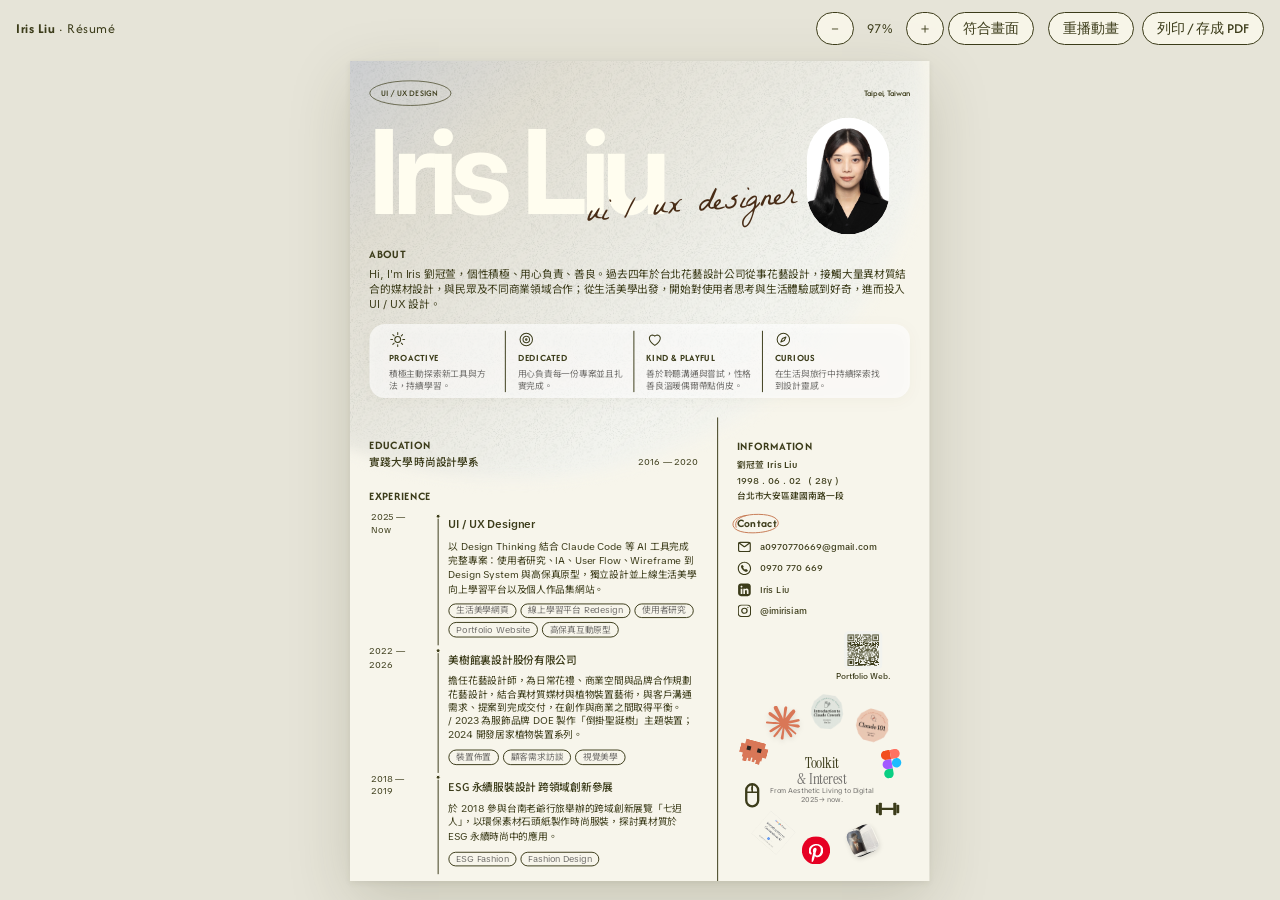
==== resume/index.html @ 29f0843b "加入正式履歷" ====
<!doctype html>
<html lang="zh-Hant">
<head>
<meta charset="utf-8">
<meta name="viewport" content="width=device-width, initial-scale=1">
<title>Iris Liu · Résumé</title>
<link rel="preconnect" href="https://fonts.googleapis.com">
<link rel="preconnect" href="https://fonts.gstatic.com" crossorigin>
<link href="https://fonts.googleapis.com/css2?family=Afacad:wght@400;500;700&family=Instrument+Serif&family=Inter:wght@700&family=La+Belle+Aurore&family=Noto+Sans+TC:wght@400;500&family=TikTok+Sans:wght@400;500;600;700&display=swap" rel="stylesheet">
<style>
:root{
  --dark:#3C3C1A; --cream:#FFFDEF; --brown:#482C16; --grey:#706E6B; --paper:#F7F5EB; --terra:#C77B55;
  --sans:'TikTok Sans','Noto Sans TC',sans-serif; --tc:'Noto Sans TC','TikTok Sans',sans-serif;
  --ease:cubic-bezier(.2,.8,.2,1);
}
*{box-sizing:border-box;margin:0;padding:0}
html,body{background:#E6E4D8;color:var(--dark);-webkit-font-smoothing:antialiased}
body{min-height:100vh;font-family:var(--sans)}
a{color:inherit;text-decoration:none}

/* ---------- toolbar ---------- */
.bar{position:sticky;top:0;z-index:10;display:flex;align-items:center;justify-content:space-between;gap:12px;padding:12px 16px;font-family:'Afacad',sans-serif;font-size:14px;letter-spacing:.04em}
.bar b{font-weight:700}
.bar .btns{display:flex;gap:8px}
.bar button{font:inherit;font-weight:500;color:var(--dark);background:rgba(255,253,239,.7);border:1px solid var(--dark);border-radius:999px;padding:6px 14px;cursor:pointer;transition:background .2s,color .2s}
.bar button:hover{background:var(--dark);color:var(--cream)}
.bar .btns{align-items:center;flex-wrap:wrap;justify-content:flex-end}
.zoom{display:flex;align-items:center;gap:4px;margin-right:6px}
.zoom button{padding:6px 11px}
.zoom #zoomFit{padding:6px 14px}
#zoomVal{min-width:44px;text-align:center;font-variant-numeric:tabular-nums}

/* ---------- stage / A4 ---------- */
.stage{margin:4px auto 32px;position:relative}
.page{position:absolute;left:0;top:0;width:595px;height:842px;background:var(--paper);overflow:hidden;transform-origin:0 0;box-shadow:0 20px 60px rgba(60,60,26,.18),0 2px 6px rgba(60,60,26,.08)}
.abs{position:absolute}

.glow{left:-254px;top:-326px;width:845px;height:755px;display:flex;align-items:center;justify-content:center;pointer-events:none}
.glow .rot{position:relative;transform:rotate(-90deg);flex:none;width:755px;height:845px}
/* same as Figma "Glow · Sage Circle": linear gradient, layer blur 14, monotone noise 18% */
.glow .inner,.glow .noise{position:absolute;inset:0;border-radius:50%}
.glow .inner{background:linear-gradient(228.2deg,#A9B4C0 0%,#B7BECF 22%,#E0DDD2 50%,#F2F3EE 78%,rgba(242,243,238,0) 100%);filter:blur(7px)}
.glow .noise{background-size:128px 128px;
  -webkit-mask-image:radial-gradient(ellipse closest-side,#000 92%,transparent 100%),linear-gradient(228.2deg,#000 78%,transparent 100%);-webkit-mask-composite:source-in;
  mask-image:radial-gradient(ellipse closest-side,#000 92%,transparent 100%),linear-gradient(228.2deg,#000 78%,transparent 100%);mask-composite:intersect}

.main{left:0;top:0;width:595px;height:842px;display:flex;flex-direction:column;justify-content:center}
.top{display:flex;flex-direction:column;align-items:flex-end;gap:12px;padding:20px;width:100%}
.nav{display:flex;justify-content:space-between;align-items:center;width:100%}
.pill{position:relative;width:84px;height:26px}
.pill svg{position:absolute;inset:0;overflow:visible}
.pill span{position:absolute;left:12px;top:7px;font:500 9px/normal 'Afacad';letter-spacing:.36px;white-space:nowrap}
.loc{font:500 9px/26px 'Afacad';letter-spacing:-.2px;white-space:nowrap}

.hero{position:relative;width:100%;height:120px}
.name{left:0;top:0;font:700 120px/112px 'Inter';color:var(--cream);letter-spacing:-7.2px;white-space:nowrap}
.name span{display:inline-block}
.script{left:221px;top:67.09px;width:219.138px;height:52.783px;display:flex;align-items:center;justify-content:center}
.script p{transform:rotate(-5deg);font:32px/34px 'La Belle Aurore';color:var(--brown);white-space:nowrap}
.portrait{left:449px;top:0;width:85px;height:120px;border-radius:48px;overflow:hidden}
.portrait img{width:100%;height:100%;object-fit:cover;display:block;transition:transform .6s var(--ease)}
.portrait:hover img{transform:scale(1.06)}

.label{font:700 12px/normal 'Afacad';letter-spacing:.48px;white-space:nowrap}
.about{display:flex;flex-direction:column;gap:12px;width:100%}
.about .blk{display:flex;flex-direction:column;gap:6px}
.about p{font:400 11px/1.4 var(--sans)}

.card{height:76px;padding:6.5px 20px;border-radius:16px;background:rgba(255,255,255,.62);filter:drop-shadow(0 3px 7px rgba(71,43,23,.06));display:flex}
.vals{display:flex;flex:1}
.val{flex:1 0 0;display:flex;flex-direction:column;gap:3px;padding:0 10px 0 12px;border-left:.6px solid var(--dark)}
.val:first-child{padding-left:0;border-left:0}
.val img{width:18px;height:18px}
.val h4{font:700 10px/normal 'Afacad';letter-spacing:.4px}
.val p{font:400 9px/13px var(--tc);color:var(--grey)}

.bottom{position:relative;width:100%;height:477px}
.left{left:0;top:0;width:377px;height:477px;padding:20px;display:flex;flex-direction:column;gap:20px}
.vline{position:absolute;right:0;top:0;width:.5px;height:100%;background:var(--dark);transform-origin:top}
.edu{display:flex;flex-direction:column;gap:4px;width:100%}
.row{display:flex;justify-content:space-between;align-items:flex-start;white-space:nowrap}
.school{font:500 11px/11px var(--tc)}
.date{font:400 9px/13.2px var(--sans)}
.exp{display:flex;flex-direction:column;gap:7px}
.entry{display:flex;gap:8px;align-items:flex-start}
.entry .when{width:60px;flex:none;display:flex;justify-content:center}
.entry .when .date{width:57px}
.marker{align-self:stretch;flex:none;display:flex;flex-direction:column;align-items:center;padding-top:2.5px}
.marker .dot{position:relative;width:5px;height:5px;border-radius:50%;background:var(--dark);border:.6px solid var(--cream);flex:none;transition:background .35s,border-color .35s,box-shadow .35s}
.marker .dot::after{content:"";position:absolute;inset:-3px;border-radius:50%;background:radial-gradient(circle,rgba(255,216,102,.55),rgba(255,216,102,0) 70%);opacity:0;transition:opacity .35s}
.entry:hover .marker .dot{background:#FFD866;border-color:#FFF9E3;box-shadow:0 0 4px 1.5px rgba(255,210,90,.9),0 0 10px 3px rgba(255,225,130,.45)}
.entry:hover .marker .dot::after{opacity:1;animation:halo 1.8s ease-in-out infinite}
.marker .ln{flex:1 0 0;width:.6px;background:var(--dark);transform-origin:top}
.body{flex:1;display:flex;flex-direction:column;gap:8px;padding:8px 0}
.title{font:600 11px/12.8px var(--sans);white-space:nowrap}
.title.tc{font:500 11px/12.8px var(--tc)}
.desc{font:400 10px/13.6px var(--tc)}
.desc .en{font-family:'TikTok Sans',sans-serif}
.tags{display:flex;flex-wrap:wrap;gap:4px}
.tag{border:.6px solid var(--dark);border-radius:10px;padding:1.5px 7px;font:400 9px/10.9px var(--sans);color:var(--grey);white-space:nowrap}

.right{left:377px;top:1px;width:218px;height:476px;display:flex;flex-direction:column}
.rtop{display:flex;flex-direction:column;gap:12px;padding:20px 20px 0}
.info{display:flex;flex-direction:column;gap:6px}
.lines{display:flex;flex-direction:column;gap:4px;font-size:9px;line-height:12px;letter-spacing:.18px}
.lines .tc{font-family:var(--tc);font-weight:500}
.lines .m{font-family:'TikTok Sans';font-weight:500;white-space:pre}
.lines .sb{font-family:'TikTok Sans';font-weight:600}
.contact{display:flex;flex-direction:column;gap:6px}
.chead{position:relative;width:124.5px;height:19.56px}
.chead .label{position:absolute;left:0;top:1.78px}
.chead svg{position:absolute;left:-5px;top:0;width:49px;height:20px;overflow:visible}
.crow{display:flex;gap:8px;align-items:center;font:500 9px/12px 'TikTok Sans';letter-spacing:.18px;white-space:nowrap;transition:transform .25s var(--ease)}
.crow.sb{font-weight:600}
a.crow:hover{transform:translateX(3px)}
.crow .ic{width:16px;height:16px;flex:none;position:relative}
.crow .ic img{position:absolute;inset:0;width:100%;height:100%}
.crow .ic.ig img{inset:1.4px;width:13.2px;height:13.2px}
.qrwrap{display:flex;justify-content:flex-end;padding:0 20px}
.qr{display:flex;flex-direction:column;gap:2px;align-items:center}
.qr .code{position:relative;width:40px;height:40px;overflow:hidden;transition:transform .4s var(--ease)}
.qr .code img{width:100%;height:100%;display:block}
.qr .code::after{content:"";position:absolute;left:0;right:0;height:6px;top:-8px;background:linear-gradient(180deg,transparent,rgba(185,204,198,.95),transparent);animation:scan 3.2s 3.6s ease-in-out infinite}
.qr:hover .code{transform:scale(1.5)}
.qr small{font:500 8px/10px 'TikTok Sans';white-space:nowrap}

.orbitArea{flex:1 0 0;display:flex;align-items:center;justify-content:center;padding:20px 0;min-height:0}
.orbit{position:relative;top:-2px;width:174.64px;height:178.73px}
.ring{position:absolute;inset:0}
.it{position:absolute;display:flex;align-items:center;justify-content:center;animation:float 6s ease-in-out infinite;animation-delay:var(--fd,0s)}
.orbit:hover .it{animation-play-state:paused}
.it .pop{display:block;transition:transform .35s var(--ease)}
.it a.pop{cursor:pointer}
.it:hover .pop{transform:scale(1.25)}
.it img{display:block}
.crop{position:relative;overflow:hidden}
.crop img{position:absolute;max-width:none}
.center{left:32.32px;top:65.36px;display:flex;flex-direction:column;align-items:center;white-space:nowrap;text-align:center}
.center .t1{font:15px/15px 'Instrument Serif'}
.center .t2{font:15px/16px 'Instrument Serif';color:var(--grey)}
.center .t3{font:400 7px/9.3px 'TikTok Sans';color:var(--grey)}

@keyframes float{0%,100%{transform:translateY(0) rotate(0)}50%{transform:translateY(-2.5px) rotate(2deg)}}
@keyframes scan{0%{top:-8px}50%{top:42px}100%{top:42px}}
@keyframes halo{0%,100%{transform:scale(1)}50%{transform:scale(1.5)}}

/* ---------- entrance motion ---------- */
.a{opacity:0}
.play .a{animation:up .9s var(--ease) both;animation-delay:var(--d,0s)}
.play .a.fade{animation-name:fade}
.play .a.pop2{animation-name:pop;animation-duration:.7s}
.name span{opacity:0}
.play .name span{animation:letter 1s var(--ease) both;animation-delay:var(--d)}
.script p{clip-path:inset(-30% 100% -60% -5%)}
.play .script p{animation:write 1.6s cubic-bezier(.45,.05,.3,1) 1s both}
.portrait{clip-path:inset(100% 0 0 0 round 48px)}
.play .portrait{animation:reveal 1.1s var(--ease) .45s both}
.play .portrait img{animation:zoom 1.6s var(--ease) .45s both}
.draw{stroke-dasharray:1;stroke-dashoffset:1}
.play .draw{animation:draw 1.2s ease-in-out both;animation-delay:var(--d)}
.vline,.marker .ln{transform:scaleY(0)}
.play .vline,.play .marker .ln{animation:grow 1.2s var(--ease) both;animation-delay:var(--d)}
.marker .dot{transform:scale(0)}
.play .marker .dot{animation:dot .5s var(--ease) both;animation-delay:var(--d)}

@keyframes up{from{opacity:0;transform:translateY(10px)}to{opacity:1;transform:none}}
@keyframes fade{from{opacity:0}to{opacity:1}}
@keyframes pop{0%{opacity:0;transform:scale(.3)}70%{opacity:1;transform:scale(1.12)}100%{opacity:1;transform:scale(1)}}
@keyframes letter{from{opacity:0;transform:translateY(46px);filter:blur(8px)}to{opacity:1;transform:none;filter:blur(0)}}
@keyframes write{to{clip-path:inset(-30% -10% -60% -5%)}}
@keyframes reveal{to{clip-path:inset(0 0 0 0 round 48px)}}
@keyframes zoom{from{transform:scale(1.25)}to{transform:scale(1)}}
@keyframes draw{to{stroke-dashoffset:0}}
@keyframes grow{to{transform:scaleY(1)}}
@keyframes dot{0%{transform:scale(0)}70%{transform:scale(1.6)}100%{transform:scale(1)}}

@media (prefers-reduced-motion:reduce){
  .a,.name span{opacity:1!important;animation:none!important}
  .script p,.portrait{clip-path:none!important;animation:none!important}
  .draw{stroke-dashoffset:0!important;animation:none!important}
  .vline,.marker .ln,.marker .dot{transform:none!important;animation:none!important}
  .it,.qr .code::after{animation:none!important}
}

/* ---------- print: plain A4 ---------- */
@page{size:A4;margin:0}
@media print{
  html,body{background:none}
  .bar{display:none}
  .stage{margin:0;width:595px!important;height:842px!important}
  .page{transform:none!important;box-shadow:none;width:210mm;height:297mm;zoom:1}
  *{-webkit-print-color-adjust:exact;print-color-adjust:exact}
  .a,.name span{opacity:1!important;animation:none!important;transform:none!important;filter:none!important}
  .script p,.portrait{clip-path:none!important;animation:none!important}
  .draw{stroke-dashoffset:0!important;animation:none!important}
  .vline,.marker .ln,.marker .dot{transform:none!important;animation:none!important}
  .it{animation:none!important}
  .qr .code::after{display:none}
}
</style>
</head>
<body>
<div class="bar">
  <div><b>Iris Liu</b> · Résumé</div>
  <div class="btns">
    <div class="zoom"><button id="zoomOut" aria-label="縮小">－</button><span id="zoomVal">100%</span><button id="zoomIn" aria-label="放大">＋</button><button id="zoomFit">符合畫面</button></div>
    <button id="replay">重播動畫</button><button id="print">列印 / 存成 PDF</button>
  </div>
</div>

<div class="stage" id="stage">
<div class="page" id="page">
  <div class="abs glow"><div class="rot"><div class="inner"></div><div class="noise"></div></div></div>

  <div class="abs main">
    <div class="top">
      <div class="nav">
        <div class="pill">
          <svg viewBox="0 0 84 26"><ellipse class="draw" style="--d:.2s" pathLength="1" cx="42" cy="13" rx="41.65" ry="12.65" fill="none" stroke="#3C3C1A" stroke-width=".7"/></svg>
          <span class="a fade" style="--d:.5s">UI / UX DESIGN</span>
        </div>
        <div class="loc a fade" style="--d:.6s">Taipei, Taiwan</div>
      </div>

      <div class="hero">
        <div class="abs name" id="name">Iris Liu</div>
        <div class="abs script"><p>ui / ux designer</p></div>
        <div class="abs portrait"><img src="assets/portrait.jpg" alt="Iris Liu 劉冠萱"></div>
      </div>

      <div class="about">
        <div class="blk">
          <div class="label scr a fade" style="--d:1.2s">ABOUT</div>
          <p class="a" style="--d:1.3s">Hi, I'm Iris 劉冠萱，個性積極、用心負責、善良。過去四年於台北花藝設計公司從事花藝設計，接觸大量異材質結合的媒材設計，與民眾及不同商業領域合作；從生活美學出發，開始對使用者思考與生活體驗感到好奇，進而投入 UI / UX 設計。</p>
        </div>
        <div class="card a" style="--d:1.5s">
          <div class="vals">
            <div class="val a" style="--d:1.6s"><img src="assets/icon-sun.svg" alt=""><h4>PROACTIVE</h4><p>積極主動探索新工具與方法，持續學習。</p></div>
            <div class="val a" style="--d:1.7s"><img src="assets/icon-target.svg" alt=""><h4>DEDICATED</h4><p>用心負責每一份專案並且扎實完成。</p></div>
            <div class="val a" style="--d:1.8s"><img src="assets/icon-heart.svg" alt=""><h4>KIND &amp; PLAYFUL</h4><p>善於聆聽溝通與嘗試，性格善良溫暖偶爾帶點俏皮。</p></div>
            <div class="val a" style="--d:1.9s"><img src="assets/icon-compass.svg" alt=""><h4>CURIOUS</h4><p>在生活與旅行中持續探索找到設計靈感。</p></div>
          </div>
        </div>
      </div>
    </div>

    <div class="bottom">
      <div class="abs left">
        <div class="vline" style="--d:1.9s"></div>
        <div class="edu">
          <div class="label scr a fade" style="--d:2s">EDUCATION</div>
          <div class="row a" style="--d:2.05s"><span class="school">實踐大學 時尚設計學系</span><span class="date">2016 — 2020</span></div>
        </div>
        <div class="exp">
          <div class="label scr a fade" style="--d:2.15s">EXPERIENCE</div>
          <div>
            <div class="entry">
              <div class="when a fade" style="--d:2.25s"><span class="date">2025 — Now</span></div>
              <div class="marker"><span class="dot" style="--d:2.25s"></span><span class="ln" style="--d:2.3s"></span></div>
              <div class="body" style="flex:none;width:256px">
                <div class="title a" style="--d:2.3s">UI / UX Designer</div>
                <p class="desc a" style="--d:2.38s">以<span class="en"> Design Thinking </span>結合<span class="en"> Claude Code </span>等<span class="en"> AI </span>工具完成完整專案：使用者研究、<span class="en">IA</span>、<span class="en">User Flow</span>、<span class="en">Wireframe </span>到<span class="en"> Design System </span>與高保真原型，獨立設計並上線生活美學向上學習平台以及個人作品集網站。</p>
                <div class="tags" style="width:255px">
                  <span class="tag a pop2" style="--d:2.5s">生活美學網頁</span><span class="tag a pop2" style="--d:2.55s">線上學習平台 Redesign</span><span class="tag a pop2" style="--d:2.6s">使用者研究</span><span class="tag a pop2" style="--d:2.65s">Portfolio Website</span><span class="tag a pop2" style="--d:2.7s">高保真互動原型</span>
                </div>
              </div>
            </div>
            <div class="entry">
              <div class="when a fade" style="--d:2.55s"><span class="date" style="width:61px">2022 — 2026</span></div>
              <div class="marker"><span class="dot" style="--d:2.55s"></span><span class="ln" style="--d:2.6s"></span></div>
              <div class="body">
                <div class="title tc a" style="--d:2.6s">美樹館裏設計股份有限公司</div>
                <div class="desc a" style="--d:2.68s"><p>擔任花藝設計師，為日常花禮、商業空間與品牌合作規劃花藝設計，結合異材質媒材與植物裝置藝術，與客戶溝通需求、提案到完成交付，在創作與商業之間取得平衡。</p><p><span class="en">/ 2023 </span>為服飾品牌<span class="en"> DOE </span>製作「倒掛聖誕樹」主題裝置；<span class="en">2024 </span>開發居家植物裝置系列。</p></div>
                <div class="tags"><span class="tag a pop2" style="--d:2.8s">裝置佈置</span><span class="tag a pop2" style="--d:2.85s">顧客需求訪談</span><span class="tag a pop2" style="--d:2.9s">視覺美學</span></div>
              </div>
            </div>
            <div class="entry">
              <div class="when a fade" style="--d:2.85s"><span class="date">2018 — 2019</span></div>
              <div class="marker"><span class="dot" style="--d:2.85s"></span><span class="ln" style="--d:2.9s"></span></div>
              <div class="body">
                <div class="title tc a" style="--d:2.9s">ESG 永續服裝設計 跨領域創新參展</div>
                <p class="desc a" style="--d:2.98s">於<span class="en"> 2018 </span>參與台南老爺行旅舉辦的跨域創新展覽「七迌人」，以環保素材石頭紙製作時尚服裝，探討異材質於<span class="en"> ESG </span>永續時尚中的應用。</p>
                <div class="tags"><span class="tag a pop2" style="--d:3.1s">ESG Fashion</span><span class="tag a pop2" style="--d:3.15s">Fashion Design</span></div>
              </div>
            </div>
          </div>
        </div>
      </div>

      <div class="abs right">
        <div class="rtop">
          <div class="info">
            <div class="label scr a fade" style="--d:2.1s">INFORMATION</div>
            <div class="lines a" style="--d:2.2s">
              <div><span class="tc">劉冠萱</span> <span class="sb">Iris Liu</span></div>
              <div class="m">1998 . 06 . 02  ( 28y )</div>
              <div class="tc">台北市大安區建國南路一段</div>
            </div>
          </div>
          <div class="contact">
            <div class="chead">
              <div class="label a fade" style="--d:2.35s">Contact</div>
              <svg viewBox="0 0 50.0613 21.0609"><path class="draw" style="--d:2.45s" pathLength="1" d="M3.95768 14.4981C2.00168 9.10958 5.16382 4.0826 14.712 1.80399M14.712 1.80399C17.0232 1.25245 19.7085 0.86193 22.7859 0.666285C38.5774 -0.22609 48.9025 3.34341 49.5099 9.47849C50.1173 16.1713 37.3626 20.2985 22.1786 20.5216C8.20922 20.7447 0.00981623 16.729 0.556443 10.7055C1.03837 5.6162 7.49525 2.72159 14.712 1.80399ZM14.712 1.80399C14.7714 1.79644 14.8308 1.78903 14.8902 1.78175" fill="none" stroke="#C77B55" stroke-width="1.06" stroke-linecap="round"/></svg>
            </div>
            <a class="crow a" style="--d:2.55s" href="mailto:a0970770669@gmail.com"><span class="ic"><img src="assets/mail.svg" alt=""></span>a0970770669@gmail.com</a>
            <a class="crow a" style="--d:2.62s" href="tel:0970770669"><span class="ic"><img src="assets/phone.svg" alt=""></span>0970 770 669</a>
            <a class="crow a" style="--d:2.69s" href="https://tw.linkedin.com/in/iris-liu-b192a8406" target="_blank" rel="noopener"><span class="ic"><img src="assets/linkedin.svg" alt=""></span>Iris Liu</a>
            <a class="crow a" style="--d:2.76s" href="https://www.instagram.com/imirisiam/" target="_blank" rel="noopener"><span class="ic ig"><img src="assets/instagram.svg" alt=""></span>@imirisiam</a>
          </div>
          <div class="qrwrap">
            <a class="qr a pop2" style="--d:2.9s" href="https://iris-portfolio-personal-web.vercel.app" target="_blank" rel="noopener">
              <span class="code"><img src="assets/qr.svg" alt="作品集網站 QR code"></span><small>Portfolio Web.</small>
            </a>
          </div>
        </div>

        <div class="orbitArea">
          <div class="orbit">
            <div class="abs center a fade" style="--d:3s"><div class="t1">Toolkit</div><div class="t2">&amp; Interest</div><div class="t3">From Aesthetic Living to Digital<br>2025 → now.</div></div>
            <div class="ring">
              <div class="it" style="left:28px;top:13px;width:35px;height:35px"><div class="pop a pop2" style="--d:3.05s;filter:drop-shadow(0 2px 2.5px rgba(0,0,0,.12))"><img src="assets/claude-starburst.svg" width="35" height="35" alt=""></div></div>
              <div class="it" style="left:73.32px;top:.36px;width:36px;height:38px"><a class="pop a pop2" style="--d:3.12s" href="https://academy.claude.com/verify/874959fe199506000a479cead46508bc?trk=public_profile_see-credential" target="_blank" rel="noopener" title="Introduction to Claude Cowork · 證書"><div class="crop" style="width:36px;height:38px"><img src="assets/img3314.png" style="height:111.49%;left:-33.09%;top:-4.73%;width:166.19%" alt="Introduction to Claude Cowork 證書"></div></a></div>
              <div class="it" style="left:117.54px;top:11.36px;width:40.982px;height:42.521px"><a class="pop a pop2" style="--d:3.19s" href="https://academy.claude.com/verify/b2e3079a82af97ed09512054d3e5a33d?trk=public_profile_see-credential" target="_blank" rel="noopener" title="Claude 101 · 證書"><div class="crop" style="width:35.202px;height:37.088px;transform:rotate(9.77deg)"><img src="assets/img3316.png" style="height:124.1%;left:-39.03%;top:-12.05%;width:178.07%" alt="Claude 101 證書"></div></a></div>
              <div class="it" style="left:141.04px;top:56.55px;width:33.595px;height:33.595px"><div class="pop a pop2" style="--d:3.26s"><img src="assets/figma.svg" width="29" height="29" style="transform:rotate(-10deg)" alt=""></div></div>
              <div class="it" style="left:139.63px;top:105.71px;width:28px;height:28px"><div class="pop a pop2" style="--d:3.33s"><img src="assets/dumbbell.svg" width="28" height="28" alt=""></div></div>
              <div class="it" style="left:108.32px;top:132.36px;width:38.288px;height:38.288px"><div class="pop a pop2" style="--d:3.4s"><div class="crop" style="width:29px;height:29px;border-radius:8px;box-shadow:0 2px 6px rgba(0,0,0,.12);transform:rotate(-24deg)"><img src="assets/photo4.jpg" style="height:177.87%;left:-3.28%;top:-49.24%;width:100%" alt=""></div></div></div>
              <div class="it" style="left:65.16px;top:147.78px;width:29px;height:29px"><div class="pop a pop2" style="--d:3.47s"><div class="crop" style="width:29px;height:29px"><img src="assets/pinterest-bg.svg" style="inset:0;width:100%;height:100%" alt=""><img src="assets/pinterest.svg" style="left:25.88%;top:25.26%;width:50.89%;height:65.84%" alt=""></div></div></div>
              <div class="it" style="left:13.32px;top:121.36px;width:45.707px;height:45.387px"><a class="pop a pop2" style="--d:3.54s" href="https://www.skills.google/public_profiles/9a8b259b-dbf2-4c58-b58a-469ea7f74027/badges/27562091?locale=zh_TW&amp;trk=public_profile_see-credential" target="_blank" rel="noopener" title="Introduction to Generative AI · Google 證書"><div class="crop" style="width:33.849px;height:30.734px;transform:rotate(40.84deg)"><img src="assets/img3317.png" style="height:100%;left:-14.95%;top:0;width:129.9%" alt="Introduction to Generative AI 證書"></div></a></div>
              <div class="it" style="left:0;top:91.1px;width:28px;height:28px"><div class="pop a pop2" style="--d:3.61s"><img src="assets/mouse.svg" width="28" height="28" alt=""></div></div>
              <div class="it" style="left:-1.54px;top:42.54px;width:35.518px;height:35.518px"><div class="pop a pop2" style="--d:3.68s"><div class="crop" style="width:29px;height:29px;transform:rotate(15deg)"><img src="assets/claude-mascot.svg" style="left:0;top:12.34%;width:99.34%;height:80.41%" alt=""></div></div></div>
            </div>
          </div>
        </div>
      </div>
    </div>
  </div>
</div>
</div>

<script>
(() => {
  const page = document.getElementById('page'), stage = document.getElementById('stage');
  // split name into letters
  const name = document.getElementById('name');
  name.innerHTML = [...name.textContent].map((c, i) => `<span style="--d:${(0.3 + i * 0.07).toFixed(2)}s">${c === ' ' ? '&nbsp;' : c}</span>`).join('');

  // orbit items stay on their Figma spots and float gently, each a little out of step
  document.querySelectorAll('.ring .it').forEach((it, i) => it.style.setProperty('--fd', (-i * 0.7) + 's'));

  // glow noise, like Figma's monotone noise (size .6, 18% of rgb(51,64,59))
  (() => {
    const c = document.createElement('canvas'); c.width = c.height = 256;
    const x = c.getContext('2d'), d = x.createImageData(256, 256);
    for (let i = 0; i < d.data.length; i += 4) {
      if (Math.random() < 0.07) { d.data[i] = 51; d.data[i + 1] = 64; d.data[i + 2] = 59; d.data[i + 3] = 46; }
    }
    x.putImageData(d, 0, 0);
    document.querySelector('.glow .noise').style.backgroundImage = `url(${c.toDataURL()})`;
  })();

  // fit A4 to window, plus zoom
  const zoomOut = document.getElementById('zoomOut'), zoomIn = document.getElementById('zoomIn'), zoomFit = document.getElementById('zoomFit'), zoomVal = document.getElementById('zoomVal');
  let zoom = null; // null = fit to window
  const fitScale = () => Math.max(0.4, Math.min((innerWidth - 32) / 595, (innerHeight - 80) / 842, 2));
  function fit() {
    const s = zoom ?? fitScale();
    page.style.transform = `scale(${s})`;
    stage.style.width = 595 * s + 'px'; stage.style.height = 842 * s + 'px';
    zoomVal.textContent = Math.round(s * 100) + '%';
  }
  function setZoom(s, cx, cy) {
    const old = zoom ?? fitScale();
    s = Math.min(4, Math.max(0.4, s));
    // keep the point under the cursor (or the screen centre) in place
    const r = stage.getBoundingClientRect();
    const px = (cx ?? innerWidth / 2) - r.left, py = (cy ?? innerHeight / 2) - r.top;
    zoom = s; fit();
    const k = s / old;
    scrollBy(px * k - px - (stage.getBoundingClientRect().left - r.left), py * k - py - (stage.getBoundingClientRect().top - r.top));
  }
  zoomIn.onclick = () => setZoom((zoom ?? fitScale()) * 1.25);
  zoomOut.onclick = () => setZoom((zoom ?? fitScale()) / 1.25);
  zoomFit.onclick = () => { zoom = null; fit(); scrollTo(0, 0); };
  addEventListener('wheel', e => {
    if (!e.ctrlKey && !e.metaKey) return; // pinch on trackpad, or ctrl/⌘ + scroll
    e.preventDefault();
    setZoom((zoom ?? fitScale()) * Math.exp(-e.deltaY * 0.01), e.clientX, e.clientY);
  }, { passive: false });
  addEventListener('keydown', e => {
    if (!(e.ctrlKey || e.metaKey)) return;
    if (e.key === '=' || e.key === '+') { e.preventDefault(); zoomIn.onclick(); }
    else if (e.key === '-') { e.preventDefault(); zoomOut.onclick(); }
    else if (e.key === '0') { e.preventDefault(); zoomFit.onclick(); }
  });
  addEventListener('resize', fit); fit();

  // scramble labels
  const glyphs = 'ABCDEFGHIJKLMNOPQRSTUVWXYZ0123456789/#_<>';
  function scramble(el) {
    const final = el.dataset.t || (el.dataset.t = el.textContent);
    const delay = parseFloat(getComputedStyle(el).getPropertyValue('--d')) * 1000 || 0;
    clearInterval(el._t); clearTimeout(el._w);
    el._w = setTimeout(() => {
      let f = 0; const total = 14;
      el._t = setInterval(() => {
        f++;
        el.textContent = [...final].map((c, i) => (c === ' ' || i < (f / total) * final.length) ? c : glyphs[Math.random() * glyphs.length | 0]).join('');
        if (f >= total) { clearInterval(el._t); el.textContent = final; }
      }, 40);
    }, delay);
  }

  function play() {
    document.body.classList.remove('play'); void document.body.offsetWidth;
    document.body.classList.add('play');
    document.querySelectorAll('.scr').forEach(scramble);
  }
  if (document.fonts && document.fonts.ready) document.fonts.ready.then(play); else play();
  document.getElementById('replay').onclick = play;
  document.getElementById('print').onclick = () => print();

})();
</script>
</body>
</html>
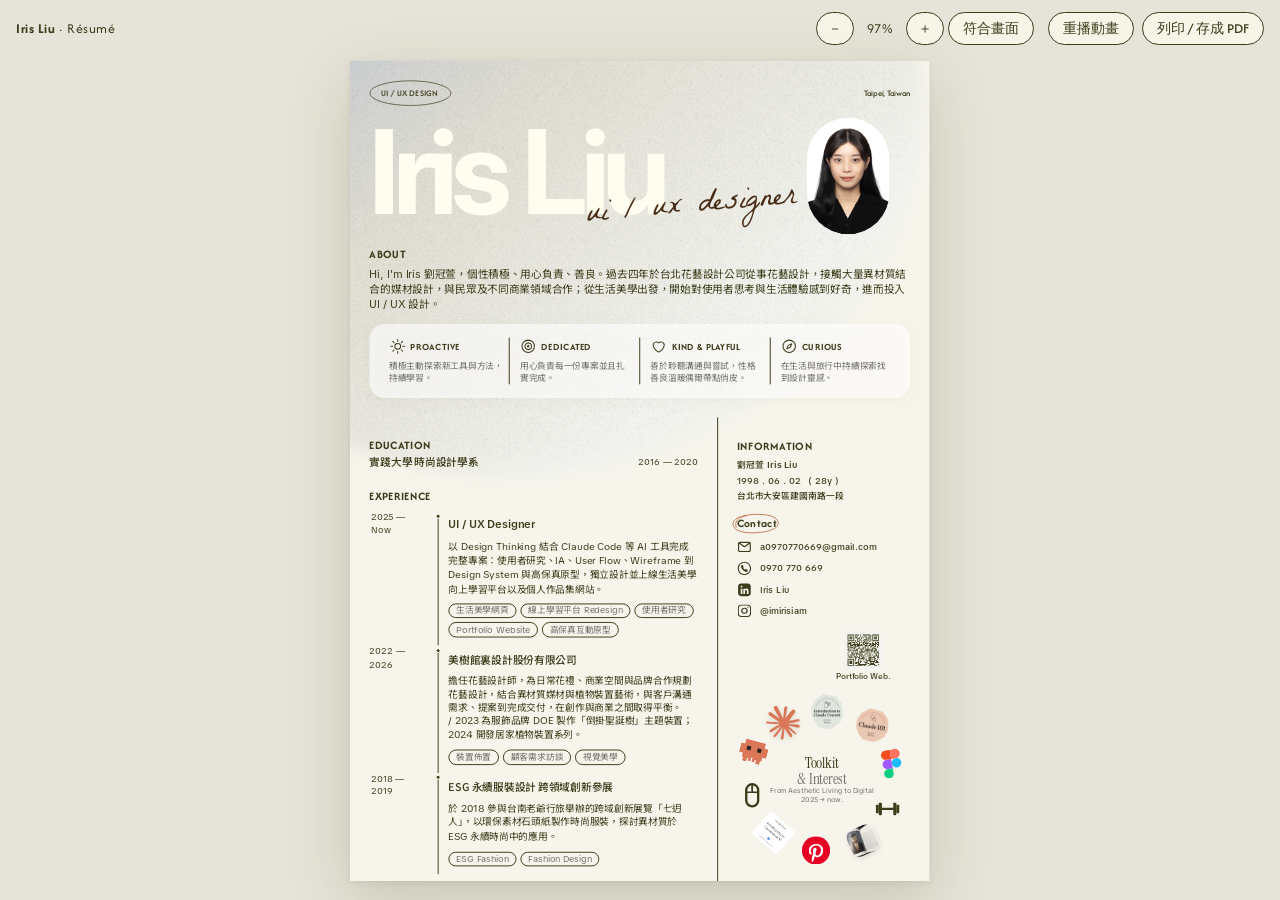
==== commit ecde3d9f: "Add files via upload" ====
--- a/resume/index.html
+++ b/resume/index.html
@@ -66,10 +66,16 @@
 .about .blk{display:flex;flex-direction:column;gap:6px}
 .about p{font:400 11px/1.4 var(--sans)}
 
-.card{height:76px;padding:6.5px 20px;border-radius:16px;background:rgba(255,255,255,.62);filter:drop-shadow(0 3px 7px rgba(71,43,23,.06));display:flex}
-.vals{display:flex;flex:1}
-.val{flex:1 0 0;display:flex;flex-direction:column;gap:3px;padding:0 10px 0 12px;border-left:.6px solid var(--dark)}
+.card{height:76px;padding:12px 20px;border-radius:16px;background:rgba(255,255,255,.62);filter:drop-shadow(0 3px 7px rgba(71,43,23,.06));display:flex;align-items:center}
+.vals{display:flex;flex:1;align-items:center}
+.val{flex:1 0 0;display:flex;flex-direction:column;gap:4px;padding:0 10px;border-left:.5px solid var(--dark)}
 .val:first-child{padding-left:0;border-left:0}
+.val:last-child{padding-right:0}
+.val .vh{display:flex;align-items:center;gap:4px}
+.val:nth-child(1) p{width:123px}
+.val:nth-child(2) p{width:114px}
+/* column widths as Figma 105:352 (123.4 / 133.9 / 133.9 / 123.9) */
+.val:nth-child(1){flex:0 0 123.4px}.val:nth-child(2),.val:nth-child(3){flex:0 0 133.9px}.val:nth-child(4){flex:0 0 123.9px}.val{min-width:0}
 .val img{width:18px;height:18px}
 .val h4{font:700 10px/normal 'Afacad';letter-spacing:.4px}
 .val p{font:400 9px/13px var(--tc);color:var(--grey)}
@@ -235,10 +241,10 @@
         </div>
         <div class="card a" style="--d:1.5s">
           <div class="vals">
-            <div class="val a" style="--d:1.6s"><img src="assets/icon-sun.svg" alt=""><h4>PROACTIVE</h4><p>積極主動探索新工具與方法，持續學習。</p></div>
-            <div class="val a" style="--d:1.7s"><img src="assets/icon-target.svg" alt=""><h4>DEDICATED</h4><p>用心負責每一份專案並且扎實完成。</p></div>
-            <div class="val a" style="--d:1.8s"><img src="assets/icon-heart.svg" alt=""><h4>KIND &amp; PLAYFUL</h4><p>善於聆聽溝通與嘗試，性格善良溫暖偶爾帶點俏皮。</p></div>
-            <div class="val a" style="--d:1.9s"><img src="assets/icon-compass.svg" alt=""><h4>CURIOUS</h4><p>在生活與旅行中持續探索找到設計靈感。</p></div>
+            <div class="val a" style="--d:1.6s"><div class="vh"><img src="assets/icon-sun.svg" alt=""><h4>PROACTIVE</h4></div><p>積極主動探索新工具與方法，持續學習。</p></div>
+            <div class="val a" style="--d:1.7s"><div class="vh"><img src="assets/icon-target.svg" alt=""><h4>DEDICATED</h4></div><p>用心負責每一份專案並且扎實完成。</p></div>
+            <div class="val a" style="--d:1.8s"><div class="vh"><img src="assets/icon-heart.svg" alt=""><h4>KIND &amp; PLAYFUL</h4></div><p>善於聆聽溝通與嘗試，性格善良溫暖偶爾帶點俏皮。</p></div>
+            <div class="val a" style="--d:1.9s"><div class="vh"><img src="assets/icon-compass.svg" alt=""><h4>CURIOUS</h4></div><p>在生活與旅行中持續探索找到設計靈感。</p></div>
           </div>
         </div>
       </div>
@@ -325,7 +331,7 @@
               <div class="it" style="left:139.63px;top:105.71px;width:28px;height:28px"><div class="pop a pop2" style="--d:3.33s"><img src="assets/dumbbell.svg" width="28" height="28" alt=""></div></div>
               <div class="it" style="left:108.32px;top:132.36px;width:38.288px;height:38.288px"><div class="pop a pop2" style="--d:3.4s"><div class="crop" style="width:29px;height:29px;border-radius:8px;box-shadow:0 2px 6px rgba(0,0,0,.12);transform:rotate(-24deg)"><img src="assets/photo4.jpg" style="height:177.87%;left:-3.28%;top:-49.24%;width:100%" alt=""></div></div></div>
               <div class="it" style="left:65.16px;top:147.78px;width:29px;height:29px"><div class="pop a pop2" style="--d:3.47s"><div class="crop" style="width:29px;height:29px"><img src="assets/pinterest-bg.svg" style="inset:0;width:100%;height:100%" alt=""><img src="assets/pinterest.svg" style="left:25.88%;top:25.26%;width:50.89%;height:65.84%" alt=""></div></div></div>
-              <div class="it" style="left:13.32px;top:121.36px;width:45.707px;height:45.387px"><a class="pop a pop2" style="--d:3.54s" href="https://www.skills.google/public_profiles/9a8b259b-dbf2-4c58-b58a-469ea7f74027/badges/27562091?locale=zh_TW&amp;trk=public_profile_see-credential" target="_blank" rel="noopener" title="Introduction to Generative AI · Google 證書"><div class="crop" style="width:33.849px;height:30.734px;transform:rotate(40.84deg)"><img src="assets/img3317.png" style="height:100%;left:-14.95%;top:0;width:129.9%" alt="Introduction to Generative AI 證書"></div></a></div>
+              <div class="it" style="left:13.32px;top:121.36px;width:45.707px;height:45.387px"><a class="pop a pop2" style="--d:3.54s" href="https://www.skills.google/public_profiles/9a8b259b-dbf2-4c58-b58a-469ea7f74027/badges/27562091?locale=zh_TW&amp;trk=public_profile_see-credential" target="_blank" rel="noopener" title="Introduction to Generative AI · Google 證書"><div class="crop" style="width:33.849px;height:30.734px;transform:rotate(40.84deg);background:#fff;border-radius:2px"><img src="assets/img3317.png" style="height:100%;left:-14.95%;top:0;width:129.9%" alt="Introduction to Generative AI 證書"></div></a></div>
               <div class="it" style="left:0;top:91.1px;width:28px;height:28px"><div class="pop a pop2" style="--d:3.61s"><img src="assets/mouse.svg" width="28" height="28" alt=""></div></div>
               <div class="it" style="left:-1.54px;top:42.54px;width:35.518px;height:35.518px"><div class="pop a pop2" style="--d:3.68s"><div class="crop" style="width:29px;height:29px;transform:rotate(15deg)"><img src="assets/claude-mascot.svg" style="left:0;top:12.34%;width:99.34%;height:80.41%" alt=""></div></div></div>
             </div>
